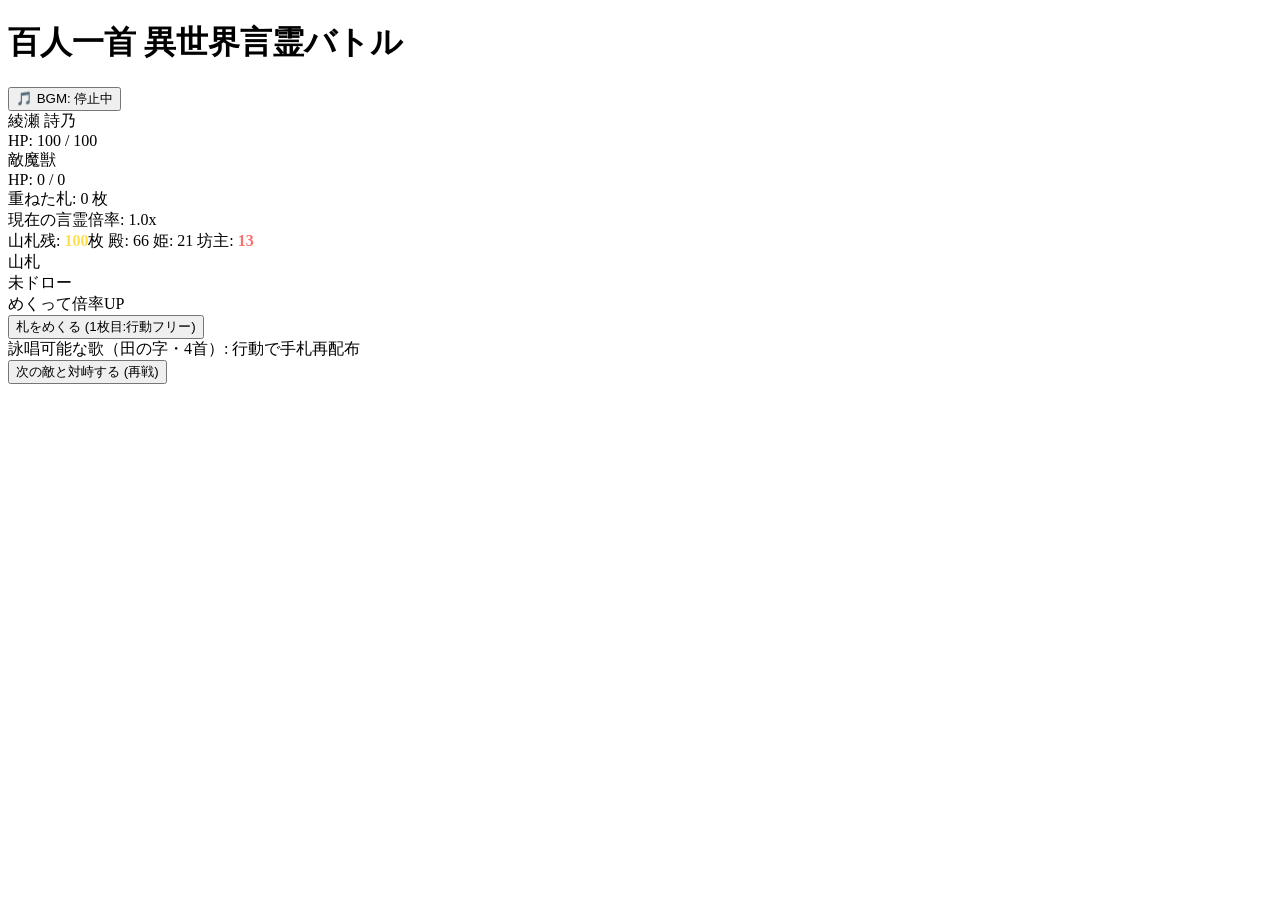
==== index.html @ 18154d09 "Rename gemini-code-1791026962205.html to index.html" ====
<!DOCTYPE html>
<html lang="ja">
<head>
  <meta charset="UTF-8">
  <meta name="viewport" content="width=device-width, initial-scale=1.0, maximum-scale=1.0, user-scalable=no">
  <title>百人一首 異世界言霊バトル - 雅</title>
  <link rel="stylesheet" href="style.css">
</head>
<body>

<!-- BGM音源タグ（ローカル・リポジトリ内ファイル） -->
<audio id="audio-bgm" src="bgm/bgm.mp3" loop preload="auto"></audio>

<div class="game-container" onclick="tryResumeAudio()">
  <div class="header-bar">
    <h1>百人一首 異世界言霊バトル</h1>
    <button class="bgm-btn" id="bgm-toggle-btn" onclick="toggleBgm(event)">🎵 BGM: 停止中</button>
  </div>

  <div class="battlefield">
    <div class="entity-box">
      <div class="entity-name">綾瀬 詩乃</div>
      <div class="hp-bar-bg"><div id="player-hp-bar" class="hp-bar-fill" style="width: 100%; background: #10b981;"></div></div>
      <div class="hp-num" id="player-hp-txt">HP: 100 / 100</div>
      <div id="player-status" class="status-txt"></div>
    </div>
    <div class="entity-box">
      <div class="entity-name" id="boss-name">敵魔獣</div>
      <div class="hp-bar-bg"><div id="boss-hp-bar" class="hp-bar-fill" style="width: 100%;"></div></div>
      <div class="hp-num" id="boss-hp-txt">HP: 0 / 0</div>
      <div id="boss-status" class="status-txt"></div>
    </div>
  </div>

  <div class="bozu-section">
    <div class="bozu-header">
      <div>重ねた札: <span id="stack-count">0</span> 枚</div>
      <div>現在の言霊倍率: <span id="multiplier" class="multiplier">1.0x</span></div>
    </div>
    
    <div class="deck-stats">
      <span>山札残: <strong id="deck-total" style="color:#fde047;">100</strong>枚</span>
      <span>殿: <span id="deck-tono">66</span></span>
      <span>姫: <span id="deck-hime">21</span></span>
      <span>坊主: <strong id="deck-bozu" style="color:#f87171;">13</strong></span>
    </div>
    
    <div class="drawn-card-display" id="drawn-card">
      <div class="card-type-tag tag-tono" id="card-tag">山札</div>
      <div class="card-svg-wrap" id="card-art-container"></div>
      <div>
        <div class="card-name-txt" id="card-name">未ドロー</div>
        <div class="card-bonus-txt" id="card-bonus">めくって倍率UP</div>
      </div>
    </div>

    <button id="draw-btn" class="card-draw-btn" onclick="handleManualDraw()">札をめくる (1枚目:行動フリー)</button>
  </div>

  <div class="hand-header">
    <span>詠唱可能な歌（田の字・4首）:</span>
    <span>行動で手札再配布</span>
  </div>

  <div class="skills-section" id="hand-container"></div>

  <button class="restart-btn" id="restart-btn" onclick="startNewBattle()">次の敵と対峙する (再戦)</button>

  <div class="log-box" id="log-box"></div>
</div>

<script src="game.js"></script>
</body>
</html>
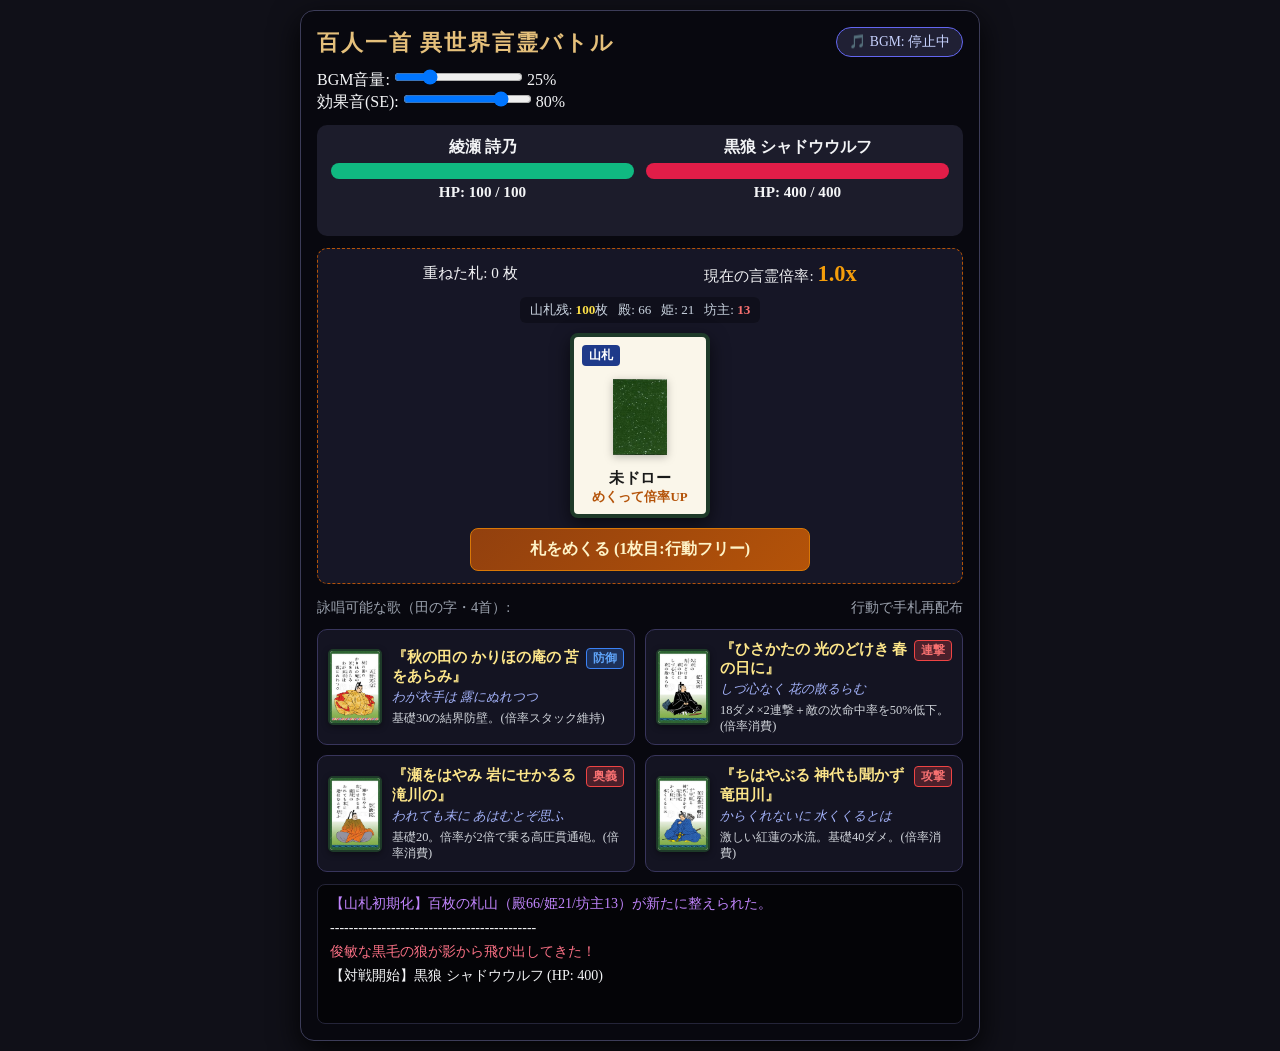
==== commit c4c2ba13: "Add volume controls for audio settings Added volume control sliders for BGM and SE audio." ====
--- a/index.html
+++ b/index.html
@@ -8,13 +8,26 @@
 </head>
 <body>
 
-<!-- BGM音源タグ（ローカル・リポジトリ内ファイル） -->
 <audio id="audio-bgm" src="bgm/bgm.mp3" loop preload="auto"></audio>
 
 <div class="game-container" onclick="tryResumeAudio()">
   <div class="header-bar">
     <h1>百人一首 異世界言霊バトル</h1>
     <button class="bgm-btn" id="bgm-toggle-btn" onclick="toggleBgm(event)">🎵 BGM: 停止中</button>
+  </div>
+
+  <!-- 音量バランス調整エリア -->
+  <div class="volume-controls">
+    <div class="volume-slider-wrap">
+      <label for="bgm-vol-slider">BGM音量:</label>
+      <input type="range" id="bgm-vol-slider" min="0" max="100" value="25" oninput="changeBgmVolume(this.value)">
+      <span id="bgm-vol-txt">25%</span>
+    </div>
+    <div class="volume-slider-wrap">
+      <label for="se-vol-slider">効果音(SE):</label>
+      <input type="range" id="se-vol-slider" min="0" max="100" value="80" oninput="changeSeVolume(this.value)">
+      <span id="se-vol-txt">80%</span>
+    </div>
   </div>
 
   <div class="battlefield">
--- a/style.css
+++ b/style.css
@@ -0,0 +1,367 @@
+:root {
+  --bg: #101018;
+  --card-bg: #1c1c2b;
+  --accent: #d97706;
+  --text: #f3f4f6;
+  --danger: #ef4444;
+  --heal: #10b981;
+  --shield: #3b82f6;
+  --buff: #a855f7;
+}
+
+* {
+  box-sizing: border-box;
+  margin: 0;
+  padding: 0;
+  font-family: "Yu Mincho", "Hiragino Mincho ProN", serif;
+  -webkit-tap-highlight-color: transparent;
+}
+
+body {
+  background-color: var(--bg);
+  color: var(--text);
+  display: flex;
+  justify-content: center;
+  padding: 10px;
+  min-height: 100vh;
+}
+
+.game-container {
+  width: 100%;
+  max-width: 680px;
+  background: #08080f;
+  border: 1px solid #3c3c58;
+  border-radius: 14px;
+  padding: 16px;
+  display: flex;
+  flex-direction: column;
+  gap: 12px;
+  box-shadow: 0 10px 30px rgba(0, 0, 0, 0.85);
+}
+
+.header-bar {
+  display: flex;
+  justify-content: space-between;
+  align-items: center;
+}
+
+h1 {
+  font-size: 1.35rem;
+  color: #e5c07b;
+  letter-spacing: 2px;
+}
+
+.bgm-btn {
+  background: #202034;
+  border: 1px solid #6366f1;
+  color: #c7d2fe;
+  padding: 5px 12px;
+  font-size: 0.85rem;
+  border-radius: 20px;
+  cursor: pointer;
+}
+
+.battlefield {
+  display: flex;
+  justify-content: space-between;
+  gap: 12px;
+  background: var(--card-bg);
+  padding: 12px 14px;
+  border-radius: 10px;
+}
+
+.entity-box {
+  flex: 1;
+  text-align: center;
+}
+
+.entity-name {
+  font-weight: bold;
+  margin-bottom: 5px;
+  font-size: 1rem;
+}
+
+.hp-bar-bg {
+  background: #374151;
+  height: 16px;
+  border-radius: 8px;
+  overflow: hidden;
+  margin-bottom: 4px;
+}
+
+.hp-bar-fill {
+  height: 100%;
+  background: #e11d48;
+  transition: width 0.3s ease;
+}
+
+.hp-num {
+  font-size: 0.95rem;
+  font-weight: bold;
+}
+
+.status-txt {
+  font-size: 0.85rem;
+  color: #93c5fd;
+  min-height: 1.3rem;
+  margin-top: 2px;
+}
+
+/* 坊主めくりエリア */
+.bozu-section {
+  background: #161626;
+  border: 1px dashed #b45309;
+  border-radius: 10px;
+  padding: 12px;
+  display: flex;
+  flex-direction: column;
+  align-items: center;
+  gap: 10px;
+}
+
+.bozu-header {
+  width: 100%;
+  display: flex;
+  justify-content: space-around;
+  align-items: center;
+  font-size: 0.95rem;
+}
+
+.multiplier {
+  color: #f59e0b;
+  font-weight: bold;
+  font-size: 1.4rem;
+}
+
+.deck-stats {
+  font-size: 0.82rem;
+  color: #cbd5e1;
+  background: rgba(0, 0, 0, 0.3);
+  padding: 4px 10px;
+  border-radius: 6px;
+  display: flex;
+  gap: 10px;
+}
+
+.drawn-card-display {
+  width: 140px;
+  height: 185px;
+  background: #faf6ea;
+  color: #1a1a1a;
+  border: 4px solid #1e3a29;
+  border-radius: 8px;
+  display: flex;
+  flex-direction: column;
+  justify-content: space-between;
+  padding: 8px;
+  box-shadow: 0 6px 18px rgba(0, 0, 0, 0.6);
+  transition: transform 0.2s cubic-bezier(0.175, 0.885, 0.32, 1.275);
+}
+
+.card-type-tag {
+  align-self: flex-start;
+  font-size: 0.75rem;
+  padding: 2px 7px;
+  border-radius: 4px;
+  font-weight: bold;
+  color: #fff;
+}
+
+.tag-tono { background: #1e3a8a; }
+.tag-hime { background: #b91c1c; }
+.tag-bozu { background: #4b5563; }
+
+.card-svg-wrap {
+  width: 76px;
+  height: 76px;
+  margin: 0 auto;
+  display: flex;
+  align-items: center;
+  justify-content: center;
+}
+
+.card-svg-wrap svg,
+.card-svg-wrap img {
+  width: 100%;
+  height: 100%;
+  object-fit: contain;
+  filter: drop-shadow(0 2px 4px rgba(0, 0, 0, 0.25));
+}
+
+.card-name-txt {
+  text-align: center;
+  font-weight: bold;
+  font-size: 0.95rem;
+  letter-spacing: 0.5px;
+}
+
+.card-bonus-txt {
+  text-align: center;
+  font-size: 0.8rem;
+  font-weight: bold;
+  color: #b45309;
+}
+
+.card-draw-btn {
+  width: 100%;
+  max-width: 340px;
+  background: linear-gradient(135deg, #92400e, #b45309);
+  border: 1px solid #d97706;
+  color: #fef3c7;
+  padding: 10px;
+  font-size: 1rem;
+  border-radius: 8px;
+  cursor: pointer;
+  font-weight: bold;
+  touch-action: manipulation;
+}
+
+.card-draw-btn:active {
+  transform: scale(0.98);
+}
+
+.btn-turn-consume {
+  background: linear-gradient(135deg, #b91c1c, #dc2626);
+  border-color: #ef4444;
+}
+
+.hand-header {
+  font-size: 0.9rem;
+  color: #9ca3af;
+  margin-top: 2px;
+  display: flex;
+  justify-content: space-between;
+}
+
+/* 4択田の字（2x2） */
+.skills-section {
+  display: grid;
+  grid-template-columns: 1fr 1fr;
+  grid-template-rows: auto auto;
+  gap: 10px;
+}
+
+.skill-btn {
+  background: #141422;
+  border: 1px solid #38355c;
+  border-radius: 10px;
+  padding: 10px;
+  color: var(--text);
+  cursor: pointer;
+  text-align: left;
+  display: flex;
+  flex-direction: row;
+  align-items: center;
+  gap: 10px;
+  min-height: 110px;
+  touch-action: manipulation;
+}
+
+.skill-btn:active {
+  background: #252342;
+  border-color: #818cf8;
+}
+
+.skill-img-slot {
+  width: 54px;
+  height: 76px;
+  min-width: 54px;
+  background: #faf6ea;
+  border: 2px solid #1e3a29;
+  border-radius: 5px;
+  display: flex;
+  align-items: center;
+  justify-content: center;
+  overflow: hidden;
+  box-shadow: 0 2px 6px rgba(0, 0, 0, 0.4);
+}
+
+.skill-img-slot img {
+  width: 100%;
+  height: 100%;
+  object-fit: cover;
+}
+
+.skill-img-slot svg {
+  width: 100%;
+  height: 100%;
+}
+
+.skill-content-wrap {
+  flex: 1;
+  display: flex;
+  flex-direction: column;
+  gap: 4px;
+}
+
+.skill-top {
+  display: flex;
+  justify-content: space-between;
+  align-items: flex-start;
+  gap: 4px;
+}
+
+.skill-kami {
+  font-size: 0.92rem;
+  font-weight: bold;
+  color: #fde68a;
+  line-height: 1.3;
+}
+
+.skill-shimo {
+  font-size: 0.8rem;
+  color: #a5b4fc;
+  font-style: italic;
+  line-height: 1.25;
+}
+
+.skill-badge {
+  font-size: 0.72rem;
+  padding: 2px 6px;
+  border-radius: 4px;
+  font-weight: bold;
+  white-space: nowrap;
+}
+
+.badge-atk { background: rgba(239, 68, 68, 0.25); color: #f87171; border: 1px solid #ef4444; }
+.badge-heal { background: rgba(16, 185, 129, 0.25); color: #34d399; border: 1px solid #10b981; }
+.badge-def { background: rgba(59, 130, 246, 0.25); color: #60a5fa; border: 1px solid #3b82f6; }
+.badge-buff { background: rgba(168, 85, 247, 0.25); color: #c084fc; border: 1px solid #a855f7; }
+.badge-spec { background: rgba(245, 158, 11, 0.25); color: #fbbf24; border: 1px solid #f59e0b; }
+
+.skill-desc {
+  font-size: 0.78rem;
+  color: #d1d5db;
+  line-height: 1.3;
+}
+
+.log-box {
+  background: #040407;
+  border: 1px solid #242438;
+  height: 140px;
+  border-radius: 8px;
+  padding: 8px 12px;
+  overflow-y: auto;
+  font-size: 0.88rem;
+  line-height: 1.5;
+}
+
+.log-entry { margin-bottom: 3px; }
+.log-poem { color: #fde047; font-style: italic; }
+.log-bozu { color: #f87171; font-weight: bold; }
+.log-boss { color: #fb7185; }
+.log-heal { color: #4ade80; }
+.log-buff { color: #c084fc; }
+
+.restart-btn {
+  display: none;
+  width: 100%;
+  background: #4338ca;
+  border: 1px solid #818cf8;
+  color: #ffffff;
+  padding: 12px;
+  border-radius: 8px;
+  font-size: 1.05rem;
+  cursor: pointer;
+  font-weight: bold;
+}
